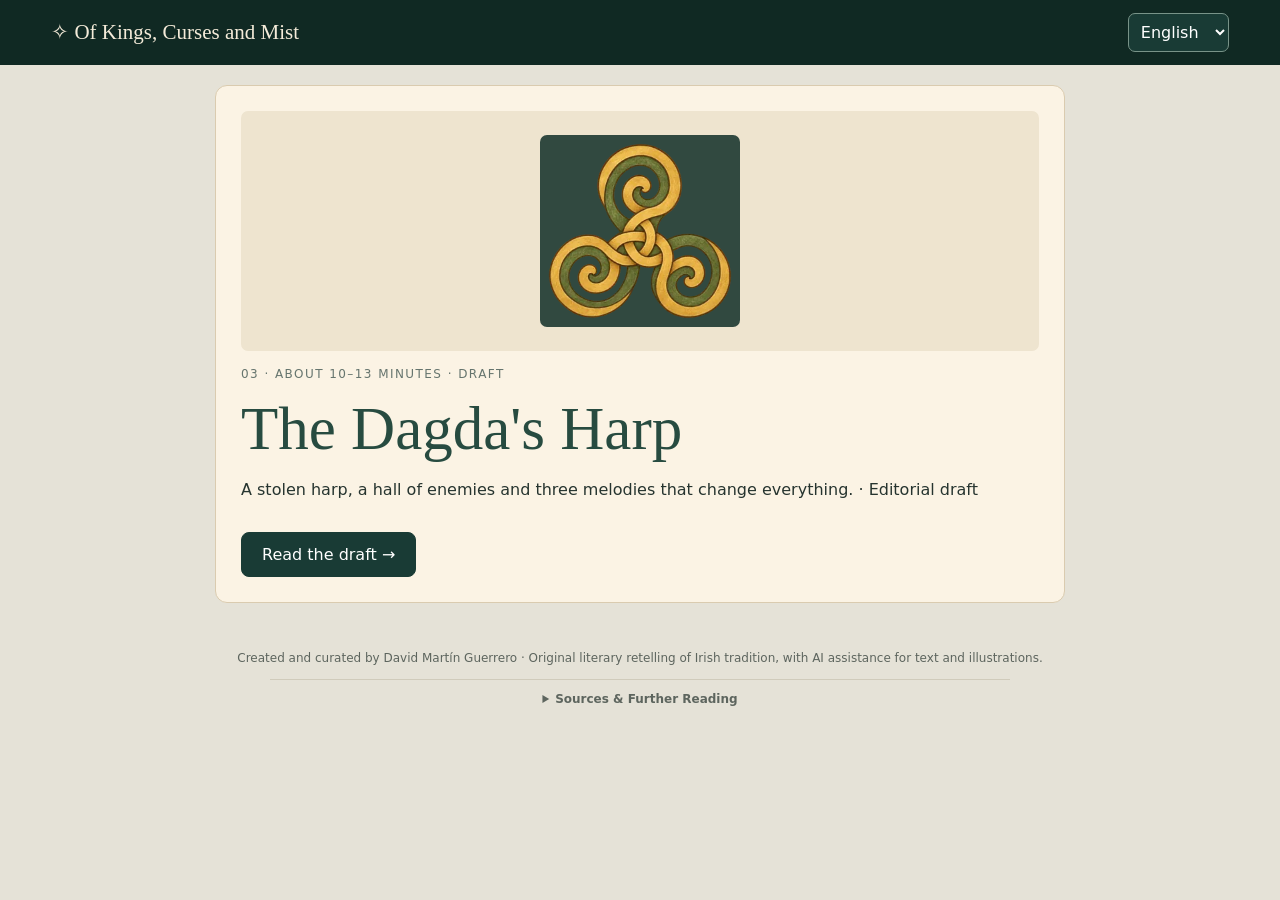
==== dagda.html @ b9a0c0b9 "Add chapter 3 book reader page" ====
<!doctype html>
<html lang="en">
<head>
<meta charset="utf-8"><meta name="viewport" content="width=device-width, initial-scale=1">
<meta name="theme-color" content="#193b35">
<title>The Dagda's Harp — Of Kings, Curses and Mist</title>
<link rel="stylesheet" href="styles.css"><link rel="stylesheet" href="reader-enhancements.css">
<link rel="stylesheet" href="salmon.css?v=4">
</head>
<body>
<header class="site-header"><a class="brand" href="index.html" id="brandTitle">✧ Of Kings, Curses and Mist</a><div class="header-actions"><label for="language" class="sr-only">Language / Idioma</label><select id="language"><option value="en">English</option><option value="es">Español</option></select></div></header>
<main id="salmonApp" tabindex="-1"><p class="qa">Loading…</p></main>
<footer class="site-footer"><p id="credit">Created and curated by David Martín Guerrero · Original retelling of Irish tradition with AI-assisted drafting and original illustrations.</p>
<details class="bibliography"><summary id="sourceSummary">Sources & Further Reading</summary><div class="bibliography-content" id="sourceList"></div></details></footer>
<script src="dagda.js?v=1" defer></script>
</body></html>
---- styles.css ----
:root{--forest:#193b35;--deep:#102923;--gold:#c4a66a;--paper:#f2eadb;--ink:#26342f;--muted:#52665e;--line:#d9cfba;--font-scale:1}*{box-sizing:border-box}body{margin:0;background:#e5e2d7;color:var(--ink);font-family:system-ui,-apple-system,Segoe UI,sans-serif}button,select{font:inherit}button{cursor:pointer}button:focus-visible,select:focus-visible{outline:3px solid #a87824;outline-offset:3px}.sr-only{position:absolute;width:1px;height:1px;overflow:hidden;clip:rect(0,0,0,0)}.site-header{display:flex;justify-content:space-between;align-items:center;padding:13px clamp(16px,4vw,56px);background:var(--deep);color:#f4ebd9;gap:12px}.brand{display:flex;align-items:center;gap:9px;border:0;background:none;color:inherit;font-family:Georgia,serif;font-size:clamp(15px,2vw,21px);text-align:left}.brand:first-letter{color:var(--gold)}.header-actions select{border:1px solid #789388;border-radius:7px;padding:8px;background:var(--forest);color:white}.site-footer{font-size:12px;text-align:center;color:#5d655e;padding:24px}.hero{min-height:min(760px,83vh);display:flex;align-items:flex-end;justify-content:center;padding:45px 20px;background:linear-gradient(0deg,rgba(9,29,23,.94),rgba(9,29,23,.15) 75%),url('assets/children-of-lir-lake.webp') center/cover no-repeat;color:#f5ebda}.hero-content{text-align:center;max-width:770px}.eyebrow{text-transform:uppercase;letter-spacing:.2em;font-size:11px;color:var(--gold)}h1,h2,h3{font-family:Georgia,'Times New Roman',serif;font-weight:500}h1{font-size:clamp(40px,7vw,85px);line-height:1.04;margin:16px 0}h2{font-size:clamp(29px,4vw,46px);margin:12px 0}.hero em{font-family:Georgia,serif;color:#e3ce9e;font-size:clamp(18px,3vw,25px)}.button{background:var(--forest);color:#fff;border:1px solid var(--forest);border-radius:8px;padding:12px 20px;min-height:45px}.button.gold{background:var(--gold);color:#1c2c25;border-color:var(--gold);font-weight:700;margin-top:28px}.button.secondary{background:transparent;color:inherit;border-color:#9a9b89}.button:disabled{opacity:.45;cursor:not-allowed}.library{max-width:1040px;margin:0 auto;padding:55px 22px 80px}.library-intro{max-width:680px;margin-bottom:32px}.book-grid{display:grid;grid-template-columns:repeat(auto-fit,minmax(225px,1fr));gap:24px}.book-card{background:#fffaf0;border:1px solid #d8cfb9;border-radius:12px;overflow:hidden;box-shadow:0 12px 25px #243e3020}.book-card img{width:100%;height:250px;object-fit:cover;display:block}.book-card-content{padding:20px}.book-card p{color:var(--muted);line-height:1.5}.book-card h3{font-size:25px;margin:7px 0}.mini-label{font-size:12px;color:#66756e;letter-spacing:.12em;text-transform:uppercase}.book-card .button{width:100%}.reader-wrap{max-width:1450px;margin:0 auto;padding:18px clamp(12px,2.5vw,32px) 40px}.reader-tools{display:flex;flex-wrap:wrap;gap:9px;align-items:center;justify-content:space-between;margin:0 0 14px}.reader-tools .left,.reader-tools .right{display:flex;align-items:center;gap:8px;flex-wrap:wrap}.tool{background:#fff8eb;border:1px solid #bfb4a2;padding:9px 12px;border-radius:7px;color:#253b32;min-height:40px}.tool[aria-pressed=true]{background:#dce8de;border-color:#477257}.spread{display:grid;grid-template-columns:1fr 1fr;min-height:min(710px,72vh);background:var(--paper);border:1px solid #c5baa5;border-radius:12px;overflow:hidden;box-shadow:0 18px 42px #263a3026;animation:pageappear .25s ease}.page-image{position:relative;min-height:480px;background:#405b4e}.page-image img{width:100%;height:100%;position:absolute;inset:0;object-fit:cover}.image-caption{position:absolute;bottom:0;left:0;right:0;color:#f6eee0;padding:40px 20px 16px;font-family:Georgia,serif;background:linear-gradient(transparent,#142f29b8)}.page-text{padding:clamp(24px,4vw,64px);background:var(--paper);box-shadow:inset 11px 0 19px #ab9d8022;overflow:auto;max-height:74vh}.page-text h2{font-size:clamp(25px,3vw,38px);margin:8px 0 22px}.prose{font-family:Georgia,'Times New Roman',serif;font-size:calc(18px * var(--font-scale));line-height:1.75}.prose p{margin:0 0 1.15em}.folio{color:#897d65;font-size:12px;margin-bottom:14px}.reader-navigation{display:flex;align-items:center;justify-content:space-between;gap:12px;padding:19px 0}.reader-navigation .button{min-width:110px}.page-count{font-size:14px;color:#4d5b54}.reader-wrap.night{--paper:#23322f;--ink:#eee8d8;--line:#485a52;color:#eee8d8}.reader-wrap.night .page-text{color:#eee8d8}.reader-wrap.night .folio{color:#cbb98f}.reader-wrap.night .tool{background:#20342d;color:#f5ebdc;border-color:#779081}.qa{max-width:800px;margin:20px auto;padding:30px;background:#fffaf0;border:1px solid #d9cfb9;border-radius:12px}.question{border:0;border-top:1px solid #e0d8ca;margin:22px 0;padding:20px 0 0}.question legend{font-family:Georgia,serif;font-size:20px;padding-right:8px}.choice{display:block;margin:12px 0;padding:12px;border:1px solid #d0c7b5;border-radius:8px}.choice:has(input:checked){background:#e4ece3;border-color:#6c927a}.feedback{min-height:1.5em;color:#335c46;font-weight:600}.qa aside{background:#f0ebdd;padding:20px;border-left:4px solid var(--gold);line-height:1.6;margin-top:30px}.qa .button{margin:18px 0}.status{font-size:13px;color:var(--muted)}@keyframes pageappear{from{opacity:.65;transform:translateX(8px)}to{opacity:1;transform:translateX(0)}}@media(max-width:750px){.spread{grid-template-columns:1fr}.page-image{min-height:230px;max-height:40vh}.page-text{max-height:none;overflow:visible;padding:28px 24px}.reader-navigation .button{min-width:80px}.hero{min-height:70vh}.book-card img{height:200px}}@media(prefers-reduced-motion:reduce){.spread{animation:none}*{scroll-behavior:auto!important}}

/* Cultural reading page after the legend */
.beyond-legend{margin:38px auto 18px;padding:clamp(22px,4vw,48px);max-width:790px;background:#faf4e6;border:1px solid #d9c8a3;box-shadow:0 12px 30px #322b1b14;color:#2d342d;line-height:1.75}.beyond-legend h2{font:clamp(30px,4vw,44px) Georgia,serif;margin:5px 0 10px;color:#254c42}.beyond-legend h3{font:23px Georgia,serif;color:#355e51;margin:22px 0 5px}.beyond-legend p{margin:7px 0}.beyond-eyebrow{font-size:12px;letter-spacing:.12em;text-transform:uppercase;color:#776a50}.beyond-lead{font-family:Georgia,serif;font-style:italic;font-size:19px;border-bottom:1px solid #d7c7a8;padding-bottom:19px}.beyond-source{font-size:13px;border-top:1px solid #d7c7a8;padding-top:15px;margin-top:25px!important}.beyond-source a{color:#315c53}

/* Headings in the final Beyond the Legend book page */
.page-text .cultural-note{margin:0 0 1.1em}.page-text .cultural-note h3{font-family:Georgia,'Times New Roman',serif;font-size:calc(19px * var(--font-scale));line-height:1.25;color:#386c5d;margin:0 0 .3em;font-weight:700}.page-text .cultural-note p{margin:0;font-size:calc(16px * var(--font-scale));line-height:1.55}.reader-wrap.night .cultural-note h3{color:#d7bd86}

/* Collapsible per-legend sources and optional further reading */
.bibliography{max-width:740px;margin:14px auto 0;text-align:left;border-top:1px solid #b5ae9670;padding-top:12px}.bibliography summary{cursor:pointer;font-weight:600;text-align:center}.bibliography-content{padding:12px 16px 3px;line-height:1.6}.bibliography-content h3{font:22px Georgia,serif;margin:12px 0 8px}.bibliography-content h4{font-size:16px;margin:14px 0 4px}.bibliography-content ul{margin:6px 0 10px;padding-left:24px}.bibliography-content li{margin:7px 0}.bibliography-content a{text-decoration:underline;text-underline-offset:2px}.bibliography-content p{font-size:13px;line-height:1.6}
---- reader-enhancements.css ----
/* Complete scene illustration, with a subdued soft-focus extension behind it. */
.page-image { isolation: isolate; overflow: hidden; background: #53675f; }
.page-image::before {
  content: "";
  position: absolute;
  inset: -22px;
  background-image: var(--scene-image);
  background-position: center;
  background-size: cover;
  filter: blur(20px) brightness(.68);
  z-index: -1;
}
.page-image img {
  object-fit: contain;
  z-index: 0;
}
.image-caption { z-index: 1; }

/* Gentle page-turn cue, shared by buttons and horizontal touch gestures. */
.spread { perspective: 1500px; touch-action: pan-y; }
.reader-wrap[data-turn="next"] .spread { animation: turn-next .36s ease-out both; }
.reader-wrap[data-turn="prev"] .spread { animation: turn-prev .36s ease-out both; }
@keyframes turn-next {
  from { opacity: .58; transform: rotateY(-8deg) translateX(15px); }
  to { opacity: 1; transform: rotateY(0) translateX(0); }
}
@keyframes turn-prev {
  from { opacity: .58; transform: rotateY(8deg) translateX(-15px); }
  to { opacity: 1; transform: rotateY(0) translateX(0); }
}
@media (prefers-reduced-motion: reduce) {
  .reader-wrap[data-turn] .spread { animation: none; }
}

/* Compact, bilingual editorial credits without distracting from the book. */
.site-footer p { margin: .4em 0; }
.project-credits { max-width: 760px; margin: 10px auto 0; line-height: 1.65; }
.project-credits summary { cursor: pointer; color: #365a4d; text-decoration: underline; text-underline-offset: 3px; }
.project-credits summary:focus-visible { outline: 3px solid #a87824; outline-offset: 3px; }
.project-credits p { padding: 4px 18px 10px; }
---- salmon.css ----
/* Chapter 2 shares the book's visual language while allowing flexible page counts. */
.brand{text-decoration:none}
.salmon-image{position:relative;min-height:480px;background:#e5d9b8}
.salmon-image img{width:100%;height:100%;object-fit:contain;position:absolute;inset:0}
.salmon-image.decorative{background:#efe5d0}
.salmon-image.decorative img{object-fit:contain}
.salmon-image .image-caption{font-size:14px}
.salmon-image.decorative .image-caption{display:none}
.salmon-opening{max-width:850px;margin:20px auto;padding:25px;background:#fbf3e4;border:1px solid #dacbaf;border-radius:12px}
.salmon-opening img{width:100%;max-height:560px;object-fit:contain;display:block;background:#314940;border-radius:7px}
.salmon-opening h1{font-size:clamp(36px,5vw,61px);color:#274b40}
.salmon-opening p{line-height:1.7}
.salmon-opening .button{margin-top:12px}
.salmon-opening .mini-label{margin:16px 0}
.salmon-reader .prose{font-size:calc(18px * var(--font-scale))}
.salmon-reader .page-text{scrollbar-width:thin}
.salmon-reader .page-image{background:#53675f}
.salmon-reader .page-image::before{background-image:var(--scene-image)}
.salmon-reader .page-image img{object-fit:contain}
.salmon-reader .page-image.decorative::before{display:none}
.salmon-reader .page-image.decorative{background:#f1e6d0}
.salmon-reader .page-image.decorative img{position:absolute;width:140px;height:140px;left:calc(50% - 70px);top:calc(50% - 70px);object-fit:contain;opacity:.62;filter:saturate(.7);mix-blend-mode:multiply}
.salmon-reader .page-image.decorative .image-caption{display:none}
.salmon-reader .beyond-note{margin:0 0 1.1em}
.salmon-reader .beyond-note h3{font-size:calc(19px * var(--font-scale));margin:0 0 .3em;color:#386c5d}
.salmon-reader.night .beyond-note h3{color:#d7bd86}
.salmon-reader .page-text{color:var(--ink)}
.salmon-reader.night .page-text{color:#eee8d8}
.salmon-reader.night .page-image.decorative{background:#403f34}
.salmon-reader.night .page-image.decorative img{mix-blend-mode:normal;opacity:.44}
@media(max-width:750px){.salmon-image{min-height:250px}.salmon-reader .page-image{min-height:250px;max-height:42vh}}
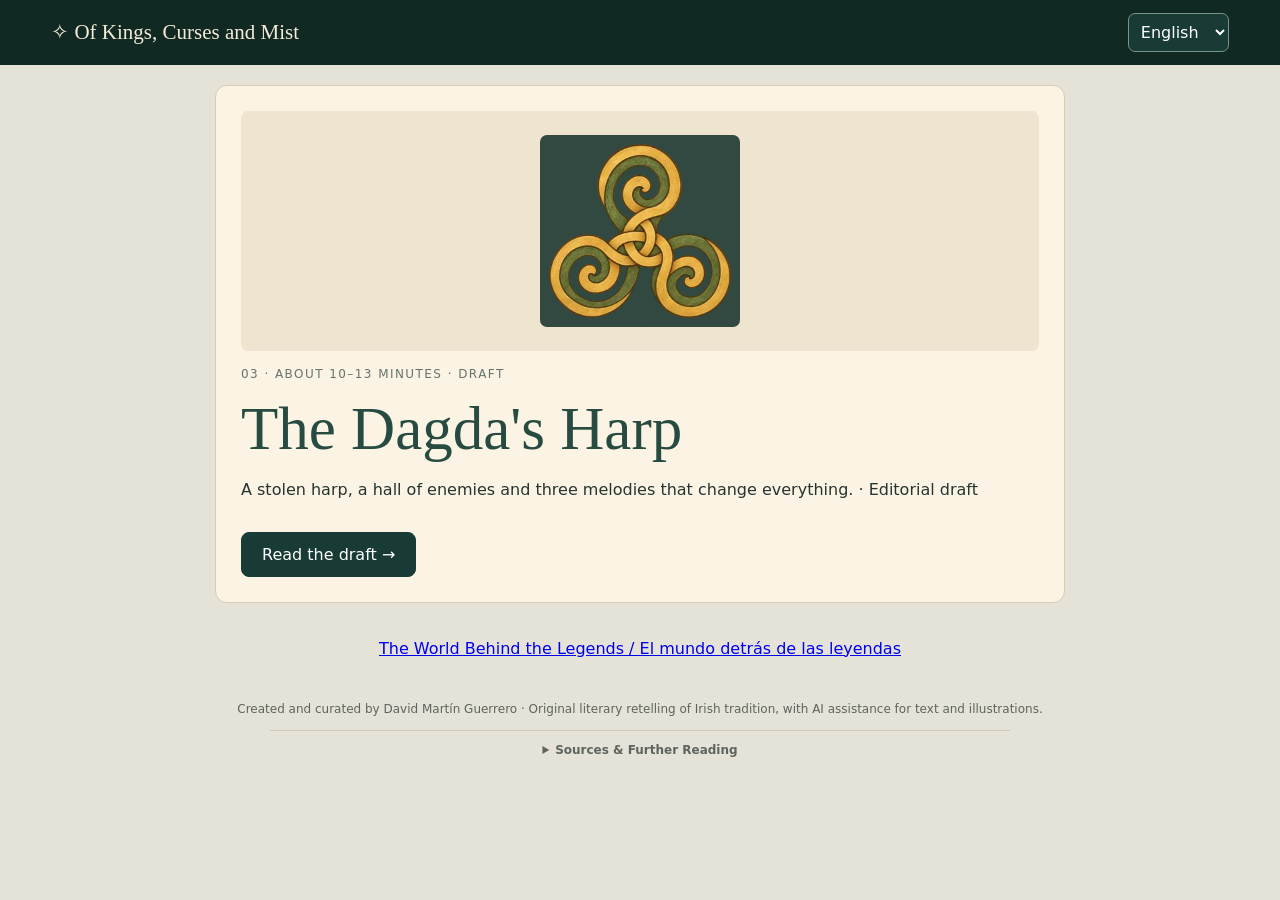
==== commit 1d327d50: "Link growing bilingual encyclopedia from book reader" ====
--- a/dagda.html
+++ b/dagda.html
@@ -10,7 +10,7 @@
 <body>
 <header class="site-header"><a class="brand" href="index.html" id="brandTitle">✧ Of Kings, Curses and Mist</a><div class="header-actions"><label for="language" class="sr-only">Language / Idioma</label><select id="language"><option value="en">English</option><option value="es">Español</option></select></div></header>
 <main id="salmonApp" tabindex="-1"><p class="qa">Loading…</p></main>
-<footer class="site-footer"><p id="credit">Created and curated by David Martín Guerrero · Original retelling of Irish tradition with AI-assisted drafting and original illustrations.</p>
+<div style="text-align:center;padding:16px"><a href="world.html" id="worldLink">The World Behind the Legends / El mundo detrás de las leyendas</a></div><footer class="site-footer"><p id="credit">Created and curated by David Martín Guerrero · Original retelling of Irish tradition with AI-assisted drafting and original illustrations.</p>
 <details class="bibliography"><summary id="sourceSummary">Sources & Further Reading</summary><div class="bibliography-content" id="sourceList"></div></details></footer>
-<script src="dagda.js?v=1" defer></script>
+<script src="dagda.js?v=4" defer></script>
 </body></html>
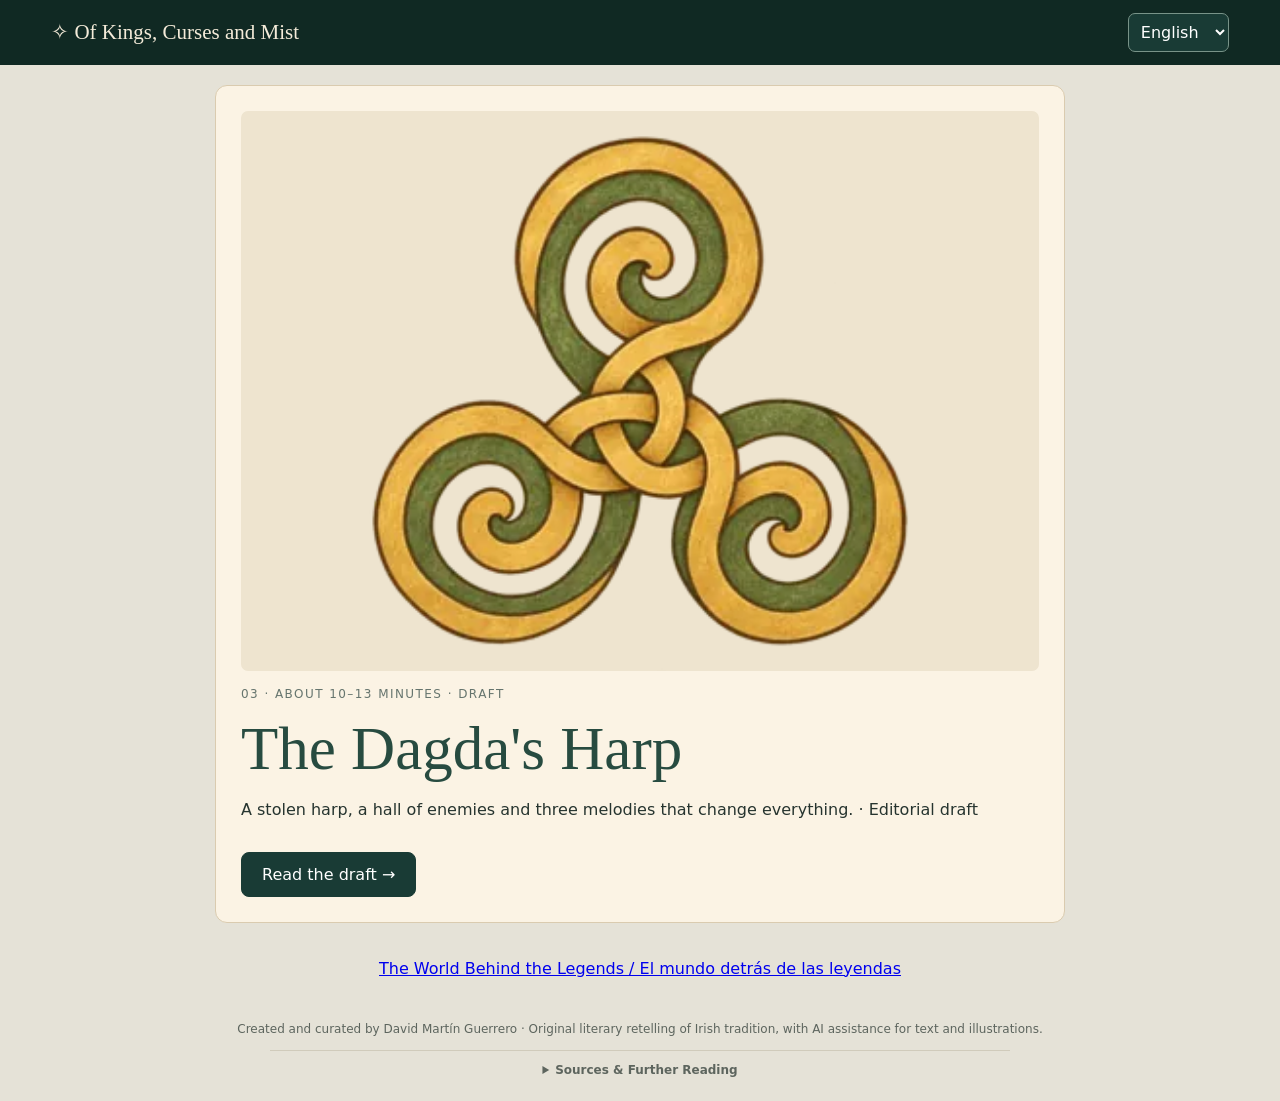
==== commit 6345d345: "Load mythology cards CSS and refreshed reader script" ====
--- a/dagda.html
+++ b/dagda.html
@@ -5,12 +5,12 @@
 <meta name="theme-color" content="#193b35">
 <title>The Dagda's Harp — Of Kings, Curses and Mist</title>
 <link rel="stylesheet" href="styles.css"><link rel="stylesheet" href="reader-enhancements.css">
-<link rel="stylesheet" href="salmon.css?v=4">
+<link rel="stylesheet" href="salmon.css?v=4"><link rel="stylesheet" href="myth-cards.css?v=1">
 </head>
 <body>
 <header class="site-header"><a class="brand" href="index.html" id="brandTitle">✧ Of Kings, Curses and Mist</a><div class="header-actions"><label for="language" class="sr-only">Language / Idioma</label><select id="language"><option value="en">English</option><option value="es">Español</option></select></div></header>
 <main id="salmonApp" tabindex="-1"><p class="qa">Loading…</p></main>
 <div style="text-align:center;padding:16px"><a href="world.html" id="worldLink">The World Behind the Legends / El mundo detrás de las leyendas</a></div><footer class="site-footer"><p id="credit">Created and curated by David Martín Guerrero · Original retelling of Irish tradition with AI-assisted drafting and original illustrations.</p>
 <details class="bibliography"><summary id="sourceSummary">Sources & Further Reading</summary><div class="bibliography-content" id="sourceList"></div></details></footer>
-<script src="dagda.js?v=4" defer></script>
+<script src="dagda.js?v=5" defer></script>
 </body></html>
--- a/myth-cards.css
+++ b/myth-cards.css
@@ -0,0 +1,26 @@
+/* Contextual mythological reference cards; accessible, calm, and optional. */
+.salmon-reader .myth-term{
+  font:inherit;color:inherit;background:transparent;border:0;padding:0;
+  border-bottom:1px dotted #638a7d;cursor:pointer;text-decoration:none;
+  text-underline-offset:.2em;
+}
+.salmon-reader .myth-term:hover,.salmon-reader .myth-term:focus-visible{
+  color:#23604b;border-bottom:2px solid currentColor;outline-offset:3px;
+}
+.salmon-reader.night .myth-term{border-bottom-color:#cdb78f}
+.salmon-reader.night .myth-term:hover,.salmon-reader.night .myth-term:focus-visible{color:#e9d0a0}
+.myth-dialog{
+  border:1px solid #c5b793;border-radius:14px;background:#fbf2df;color:#26382f;
+  padding:0;width:min(92vw,440px);max-height:calc(100dvh - 35px);
+  box-shadow:0 14px 48px #0d211d55;
+}
+.myth-dialog::backdrop{background:rgba(13,28,25,.48)}
+.myth-dialog-inner{padding:1.7rem 1.6rem 1.5rem;position:relative}
+.myth-eyebrow{font-size:.7rem;letter-spacing:.11em;color:#6c806d;font-weight:600;margin-right:2rem}
+.myth-dialog h3{font-size:1.6rem;line-height:1.25;margin:.65rem 0;color:#234638}
+.myth-dialog p{line-height:1.65;margin:.4rem 0 1.1rem;font-size:1.05rem}
+.myth-dismiss{position:absolute;right:.7rem;top:.6rem;border:0;background:transparent;
+  font-size:1.8rem;cursor:pointer;color:#344d41;width:44px;height:44px;border-radius:8px}
+.myth-dismiss:focus-visible,.myth-full:focus-visible{outline:2px solid #335d4c;outline-offset:3px}
+.myth-full{display:inline-block;color:#1f5743;text-decoration:underline;font-weight:600}
+@media(prefers-reduced-motion:reduce){.myth-dialog{scroll-behavior:auto}}
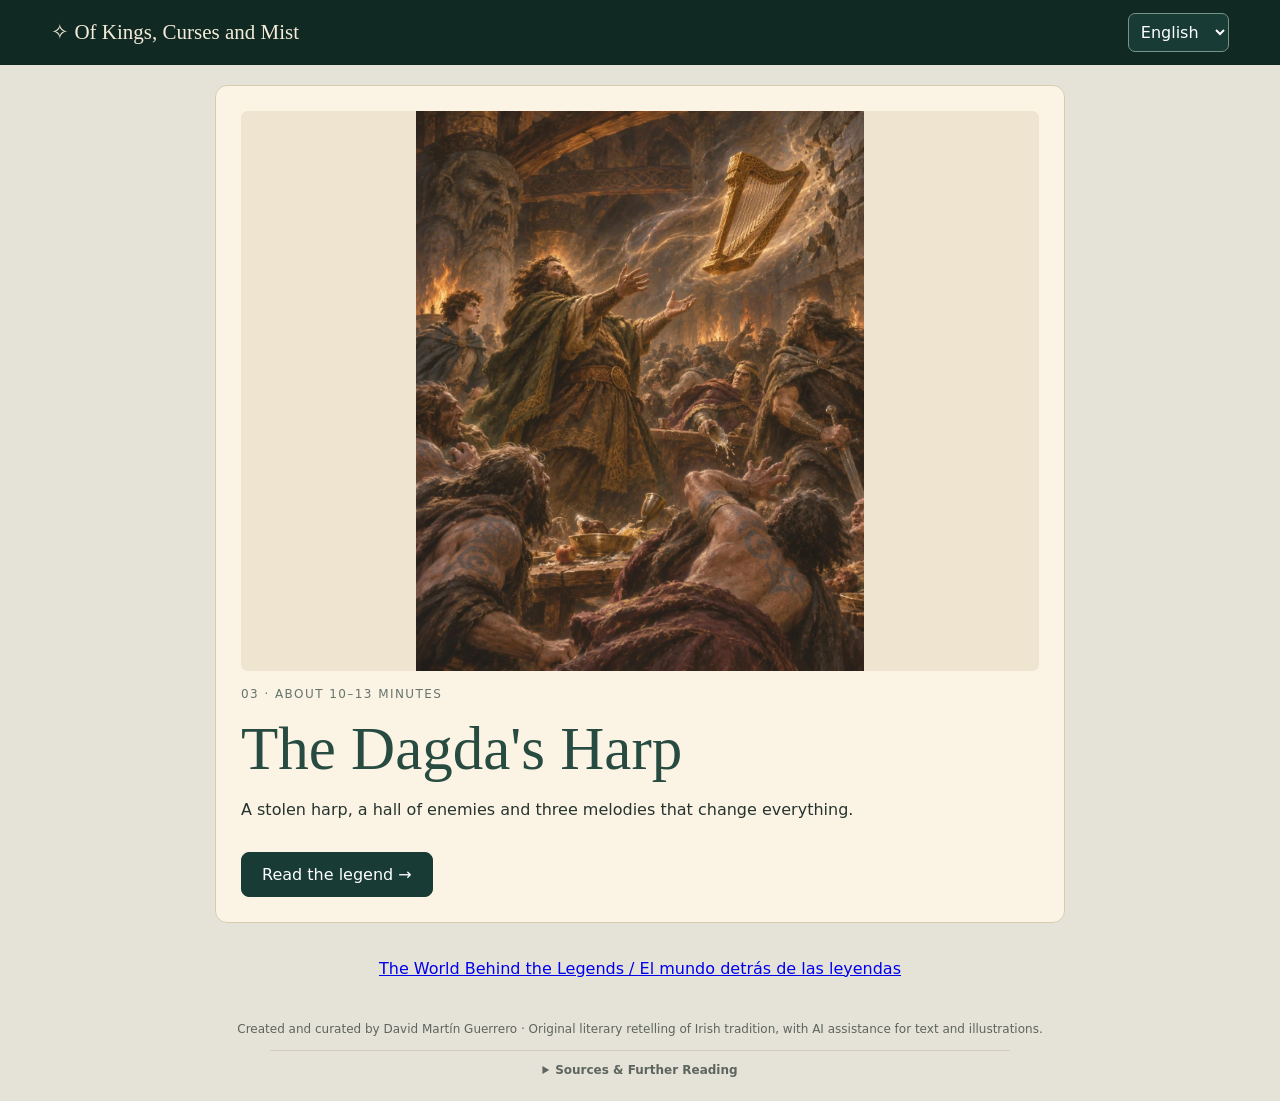
==== commit 185eaf7c: "Make Dagda reference terms visible and remove draft labels" ====
--- a/dagda.html
+++ b/dagda.html
@@ -5,12 +5,12 @@
 <meta name="theme-color" content="#193b35">
 <title>The Dagda's Harp — Of Kings, Curses and Mist</title>
 <link rel="stylesheet" href="styles.css"><link rel="stylesheet" href="reader-enhancements.css">
-<link rel="stylesheet" href="salmon.css?v=4"><link rel="stylesheet" href="myth-cards.css?v=1">
+<link rel="stylesheet" href="salmon.css?v=4"><link rel="stylesheet" href="myth-cards.css?v=2">
 </head>
 <body>
 <header class="site-header"><a class="brand" href="index.html" id="brandTitle">✧ Of Kings, Curses and Mist</a><div class="header-actions"><label for="language" class="sr-only">Language / Idioma</label><select id="language"><option value="en">English</option><option value="es">Español</option></select></div></header>
 <main id="salmonApp" tabindex="-1"><p class="qa">Loading…</p></main>
 <div style="text-align:center;padding:16px"><a href="world.html" id="worldLink">The World Behind the Legends / El mundo detrás de las leyendas</a></div><footer class="site-footer"><p id="credit">Created and curated by David Martín Guerrero · Original retelling of Irish tradition with AI-assisted drafting and original illustrations.</p>
 <details class="bibliography"><summary id="sourceSummary">Sources & Further Reading</summary><div class="bibliography-content" id="sourceList"></div></details></footer>
-<script src="dagda.js?v=5" defer></script>
+<script src="dagda.js?v=6" defer></script>
 </body></html>
--- a/myth-cards.css
+++ b/myth-cards.css
@@ -1,13 +1,13 @@
-/* Contextual mythological reference cards; accessible, calm, and optional. */
+/* Inline terms that open contextual reference cards. */
 .salmon-reader .myth-term{
-  font:inherit;color:inherit;background:transparent;border:0;padding:0;
-  border-bottom:1px dotted #638a7d;cursor:pointer;text-decoration:none;
-  text-underline-offset:.2em;
+  font:inherit;color:inherit;background:transparent;border:0;padding:0;cursor:pointer;
+  text-decoration:underline;
+  text-decoration-thickness:.09em;
+  text-underline-offset:.18em;
 }
 .salmon-reader .myth-term:hover,.salmon-reader .myth-term:focus-visible{
-  color:#23604b;border-bottom:2px solid currentColor;outline-offset:3px;
+  color:#23604b;outline-offset:3px;
 }
-.salmon-reader.night .myth-term{border-bottom-color:#cdb78f}
 .salmon-reader.night .myth-term:hover,.salmon-reader.night .myth-term:focus-visible{color:#e9d0a0}
 .myth-dialog{
   border:1px solid #c5b793;border-radius:14px;background:#fbf2df;color:#26382f;
